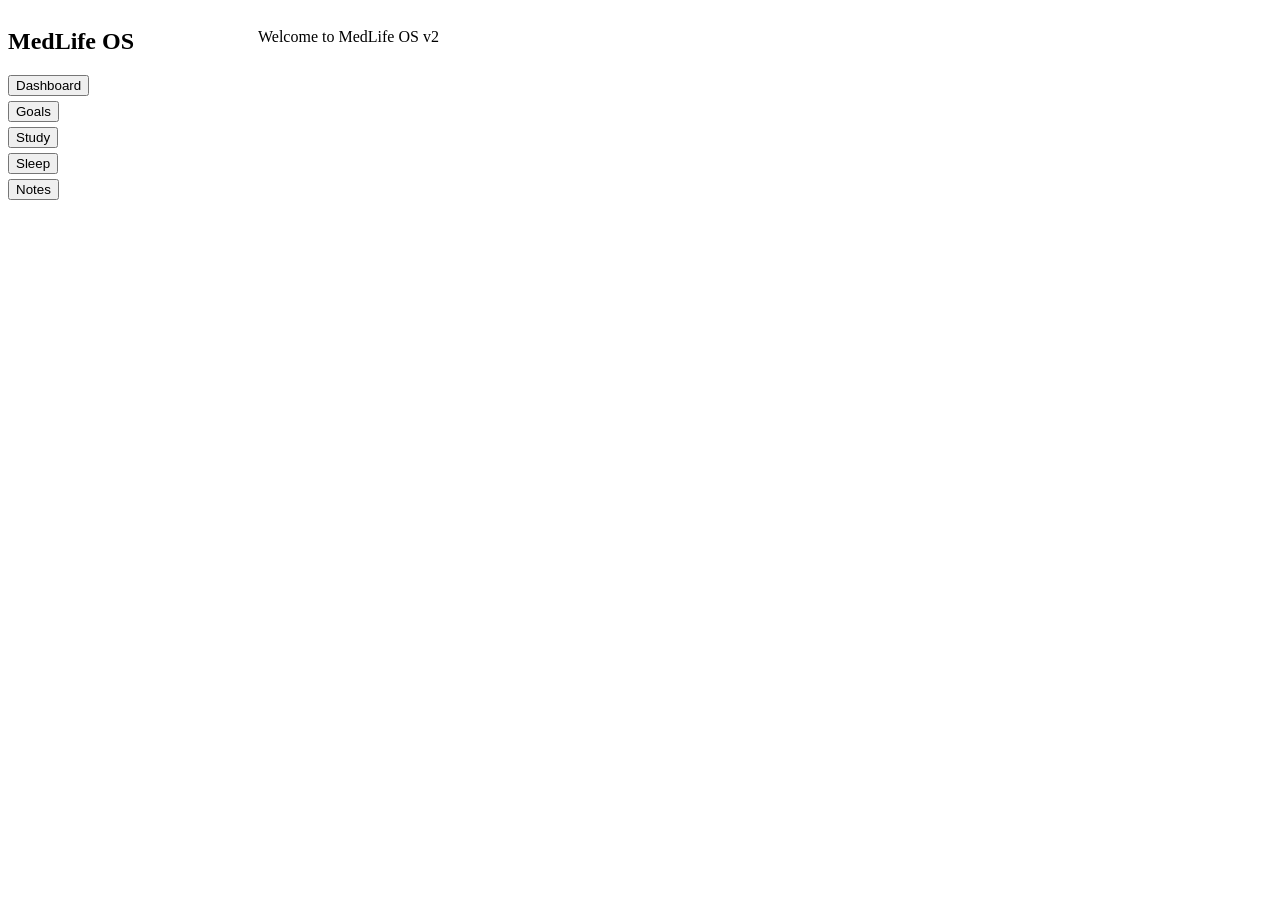
==== index.html @ 209d9a0c "Add files via upload" ====
<!DOCTYPE html><html><head><meta name='viewport' content='width=device-width,initial-scale=1'><title>MedLife OS v2</title><link rel='stylesheet' href='style.css'></head><body><div class='sidebar'><h2>MedLife OS</h2><button onclick="showPage('dashboard')">Dashboard</button><button onclick="showPage('goals')">Goals</button><button onclick="showPage('study')">Study</button><button onclick="showPage('sleep')">Sleep</button><button onclick="showPage('notes')">Notes</button></div><div class='content'><section id='dashboard'>Welcome to MedLife OS v2</section><section id='goals' style='display:none'><input id='goal'><button onclick='addGoal()'>Add Goal</button><ul id='goalsList'></ul></section><section id='study' style='display:none'><input id='studyHours' type='number'><button onclick='saveStudy()'>Save</button><p id='studyOut'></p></section><section id='sleep' style='display:none'><input id='sleepHours' type='number' step='0.5'><button onclick='saveSleep()'>Save</button><p id='sleepOut'></p></section><section id='notes' style='display:none'><textarea id='note'></textarea><button onclick='saveNote()'>Save Note</button><div id='notesOut'></div></section></div><script src='app.js'></script></body></html>
---- style.css ----
.sidebar{width:220px;float:left}.content{margin-left:230px;padding:20px} button{display:block;margin:5px 0}
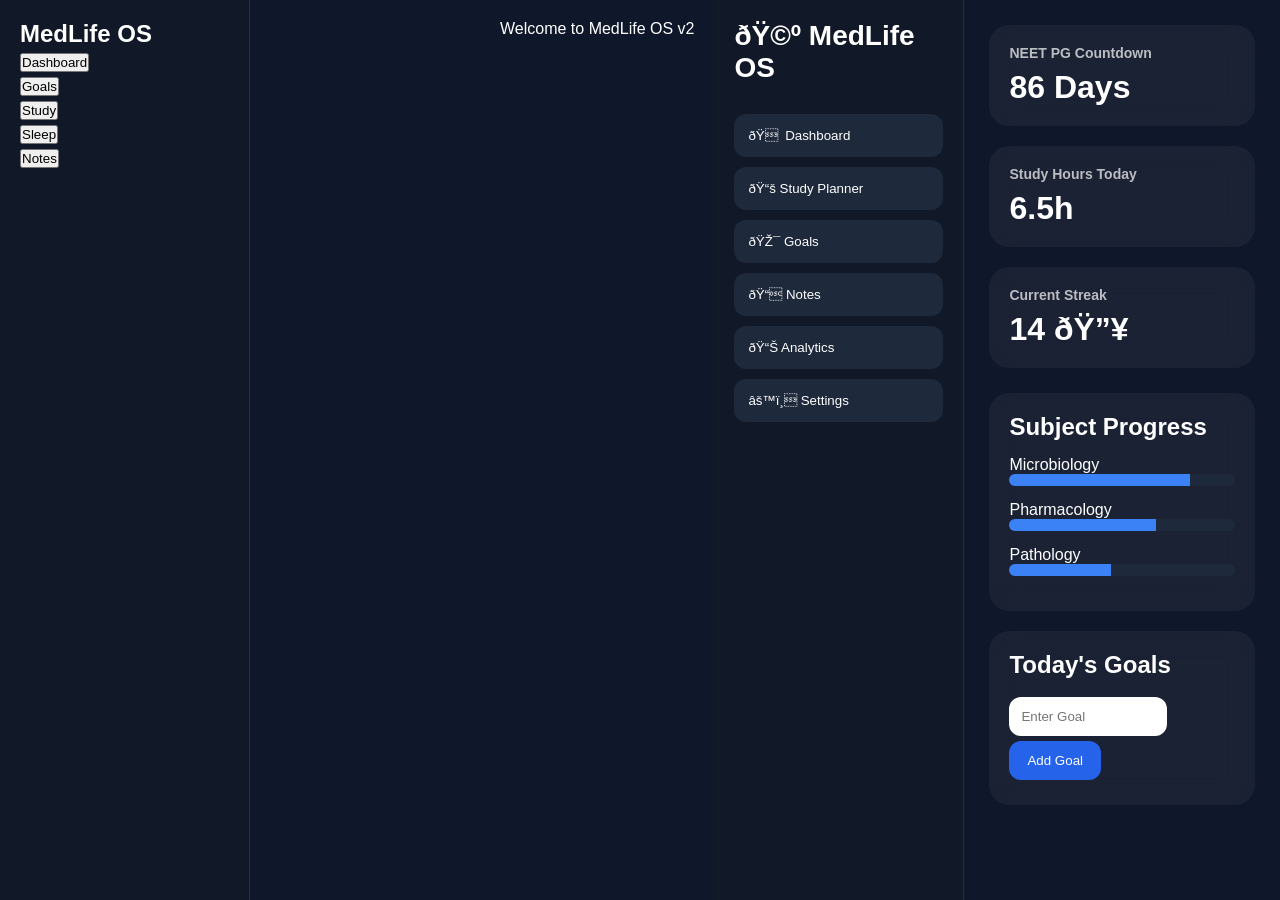
==== commit fc181616: "Update index.html" ====
--- a/index.html
+++ b/index.html
@@ -1 +1,268 @@
-<!DOCTYPE html><html><head><meta name='viewport' content='width=device-width,initial-scale=1'><title>MedLife OS v2</title><link rel='stylesheet' href='style.css'></head><body><div class='sidebar'><h2>MedLife OS</h2><button onclick="showPage('dashboard')">Dashboard</button><button onclick="showPage('goals')">Goals</button><button onclick="showPage('study')">Study</button><button onclick="showPage('sleep')">Sleep</button><button onclick="showPage('notes')">Notes</button></div><div class='content'><section id='dashboard'>Welcome to MedLife OS v2</section><section id='goals' style='display:none'><input id='goal'><button onclick='addGoal()'>Add Goal</button><ul id='goalsList'></ul></section><section id='study' style='display:none'><input id='studyHours' type='number'><button onclick='saveStudy()'>Save</button><p id='studyOut'></p></section><section id='sleep' style='display:none'><input id='sleepHours' type='number' step='0.5'><button onclick='saveSleep()'>Save</button><p id='sleepOut'></p></section><section id='notes' style='display:none'><textarea id='note'></textarea><button onclick='saveNote()'>Save Note</button><div id='notesOut'></div></section></div><script src='app.js'></script></body></html>+<!DOCTYPE html><html><head><meta name='viewport' content='width=device-width,initial-scale=1'><title>MedLife OS v2</title><link rel='stylesheet' href='style.css'></head><body><div class='sidebar'><h2>MedLife OS</h2><button onclick="showPage('dashboard')">Dashboard</button><button onclick="showPage('goals')">Goals</button><button onclick="showPage('study')">Study</button><button onclick="showPage('sleep')">Sleep</button><button onclick="showPage('notes')">Notes</button></div><div class='content'><section id='dashboard'>Welcome to MedLife OS v2</section><section id='goals' style='display:none'><input id='goal'><button onclick='addGoal()'>Add Goal</button><ul id='goalsList'></ul></section><section id='study' style='display:none'><input id='studyHours' type='number'><button onclick='saveStudy()'>Save</button><p id='studyOut'></p></section><section id='sleep' style='display:none'><input id='sleepHours' type='number' step='0.5'><button onclick='saveSleep()'>Save</button><p id='sleepOut'></p></section><section id='notes' style='display:none'><textarea id='note'></textarea><button onclick='saveNote()'>Save Note</button><div id='notesOut'></div></section></div><script src='app.js'></script></body></html>
+<!DOCTYPE html>
+<html lang="en">
+<head>
+<meta charset="UTF-8">
+<meta name="viewport" content="width=device-width, initial-scale=1.0">
+<title>MedLife OS v2</title>
+
+<style>
+*{
+margin:0;
+padding:0;
+box-sizing:border-box;
+font-family:-apple-system,BlinkMacSystemFont,sans-serif;
+}
+
+body{
+background:#0f172a;
+color:white;
+display:flex;
+min-height:100vh;
+}
+
+.sidebar{
+width:250px;
+background:#111827;
+padding:20px;
+border-right:1px solid rgba(255,255,255,0.1);
+}
+
+.logo{
+font-size:28px;
+font-weight:700;
+margin-bottom:30px;
+}
+
+.menu button{
+width:100%;
+padding:14px;
+margin-bottom:10px;
+background:#1e293b;
+border:none;
+border-radius:12px;
+color:white;
+cursor:pointer;
+text-align:left;
+}
+
+.menu button:hover{
+background:#2563eb;
+}
+
+.main{
+flex:1;
+padding:25px;
+}
+
+.top{
+display:grid;
+grid-template-columns:repeat(auto-fit,minmax(220px,1fr));
+gap:20px;
+margin-bottom:25px;
+}
+
+.card{
+background:rgba(255,255,255,0.05);
+backdrop-filter:blur(15px);
+padding:20px;
+border-radius:20px;
+}
+
+.card h3{
+font-size:14px;
+opacity:.7;
+margin-bottom:8px;
+}
+
+.big{
+font-size:32px;
+font-weight:700;
+}
+
+.section{
+margin-top:20px;
+}
+
+.subject{
+margin:15px 0;
+}
+
+.bar{
+height:12px;
+background:#1e293b;
+border-radius:20px;
+overflow:hidden;
+}
+
+.fill{
+height:100%;
+background:#3b82f6;
+}
+
+input{
+padding:12px;
+border:none;
+border-radius:12px;
+width:70%;
+}
+
+.addBtn{
+padding:12px 18px;
+border:none;
+background:#2563eb;
+color:white;
+border-radius:12px;
+cursor:pointer;
+}
+
+.goal{
+background:#1e293b;
+padding:12px;
+border-radius:12px;
+margin-top:10px;
+}
+
+@media(max-width:768px){
+body{
+flex-direction:column;
+}
+.sidebar{
+width:100%;
+}
+}
+</style>
+</head>
+
+<body>
+
+<div class="sidebar">
+
+<div class="logo">🩺 MedLife OS</div>
+
+<div class="menu">
+<button>🏠 Dashboard</button>
+<button>📚 Study Planner</button>
+<button>🎯 Goals</button>
+<button>📝 Notes</button>
+<button>📊 Analytics</button>
+<button>⚙️ Settings</button>
+</div>
+
+</div>
+
+<div class="main">
+
+<div class="top">
+
+<div class="card">
+<h3>NEET PG Countdown</h3>
+<div class="big" id="countdown">--</div>
+</div>
+
+<div class="card">
+<h3>Study Hours Today</h3>
+<div class="big">6.5h</div>
+</div>
+
+<div class="card">
+<h3>Current Streak</h3>
+<div class="big">14 🔥</div>
+</div>
+
+</div>
+
+<div class="card">
+
+<h2>Subject Progress</h2>
+
+<div class="subject">
+Microbiology
+<div class="bar">
+<div class="fill" style="width:80%"></div>
+</div>
+</div>
+
+<div class="subject">
+Pharmacology
+<div class="bar">
+<div class="fill" style="width:65%"></div>
+</div>
+</div>
+
+<div class="subject">
+Pathology
+<div class="bar">
+<div class="fill" style="width:45%"></div>
+</div>
+</div>
+
+</div>
+
+<div class="section">
+
+<div class="card">
+
+<h2>Today's Goals</h2>
+
+<br>
+
+<input id="goalInput" placeholder="Enter Goal">
+
+<button class="addBtn" onclick="addGoal()">
+Add Goal
+</button>
+
+<div id="goalList"></div>
+
+</div>
+
+</div>
+
+</div>
+
+<script>
+
+function addGoal(){
+
+const input=document.getElementById("goalInput");
+
+if(input.value==="") return;
+
+const div=document.createElement("div");
+
+div.className="goal";
+
+div.innerHTML="✅ "+input.value;
+
+document.getElementById("goalList").appendChild(div);
+
+localStorage.setItem(
+"goals",
+document.getElementById("goalList").innerHTML
+);
+
+input.value="";
+}
+
+window.onload=()=>{
+
+const examDate=new Date("2027-03-01");
+
+const today=new Date();
+
+const diff=Math.ceil(
+(examDate-today)/(1000*60*60*24)
+);
+
+document.getElementById("countdown").innerText=
+diff+" Days";
+
+document.getElementById("goalList").innerHTML=
+localStorage.getItem("goals") || "";
+}
+
+</script>
+
+</body>
+</html>
